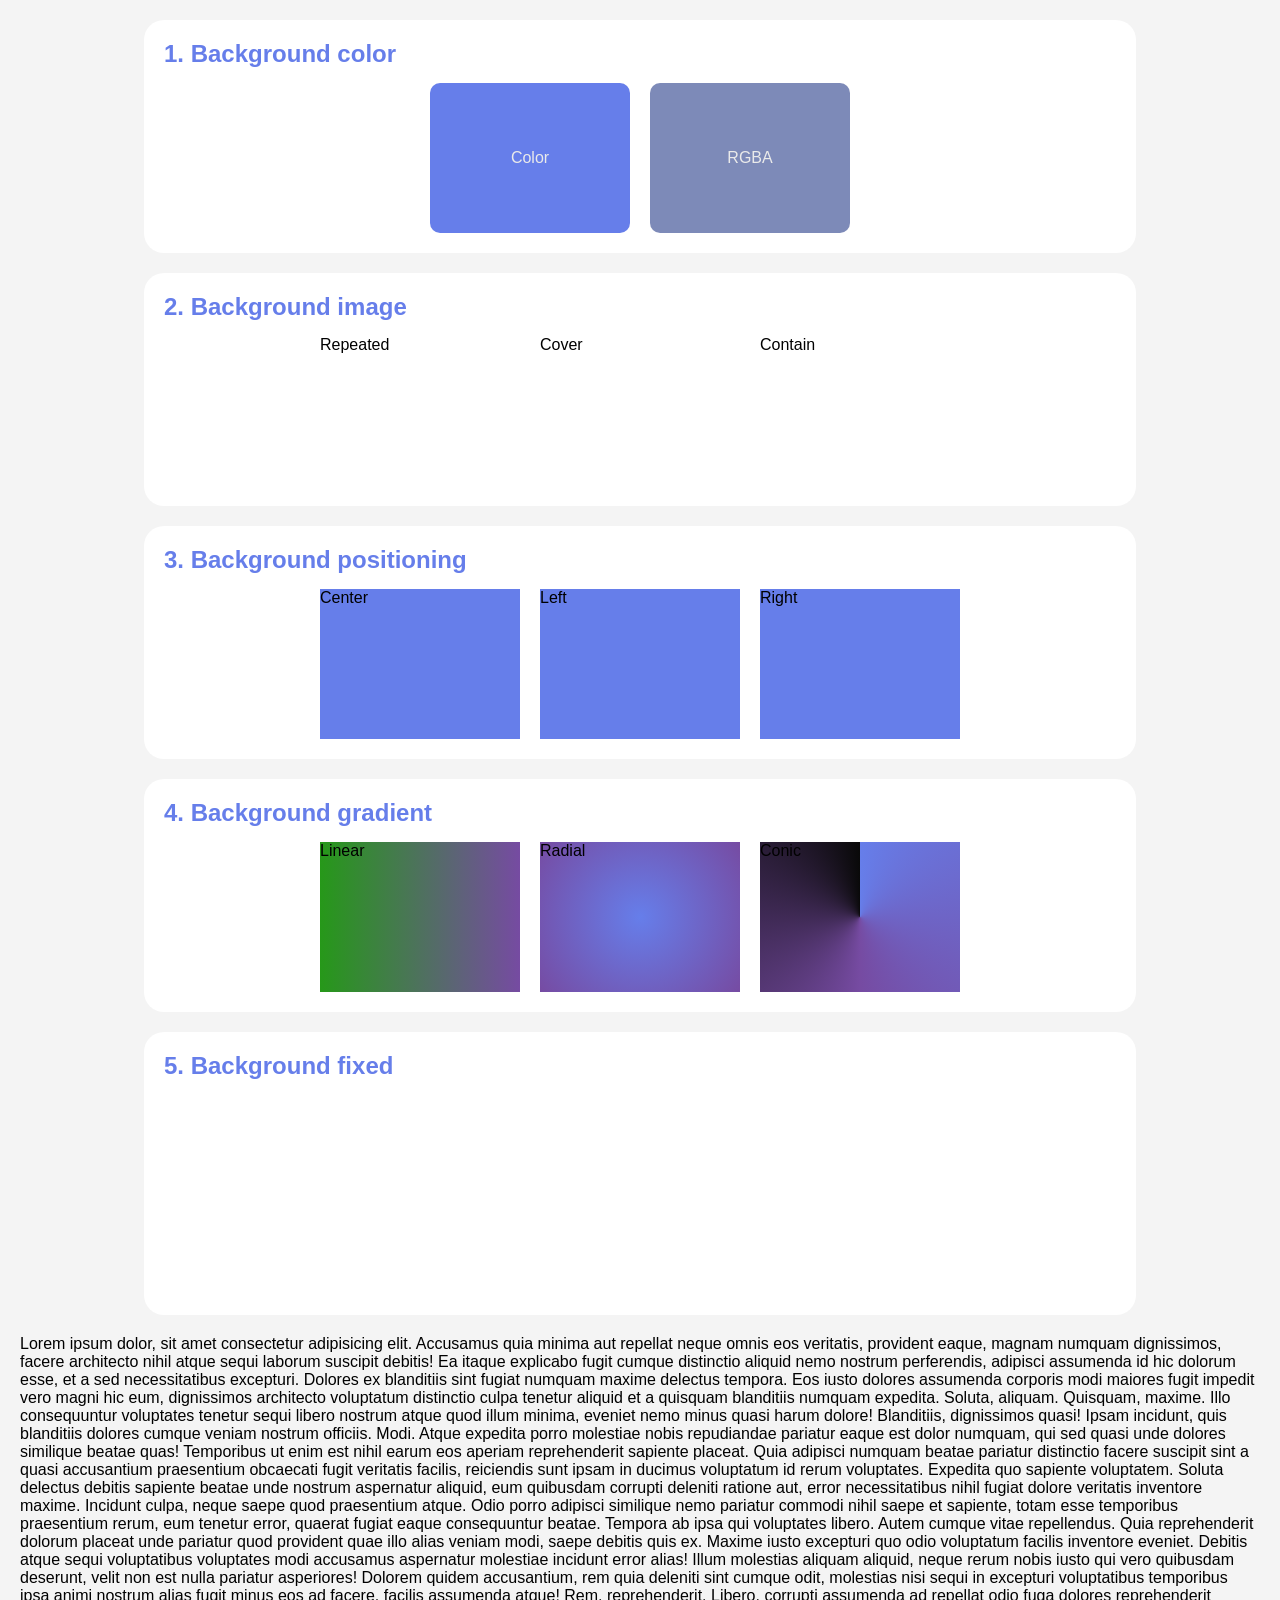
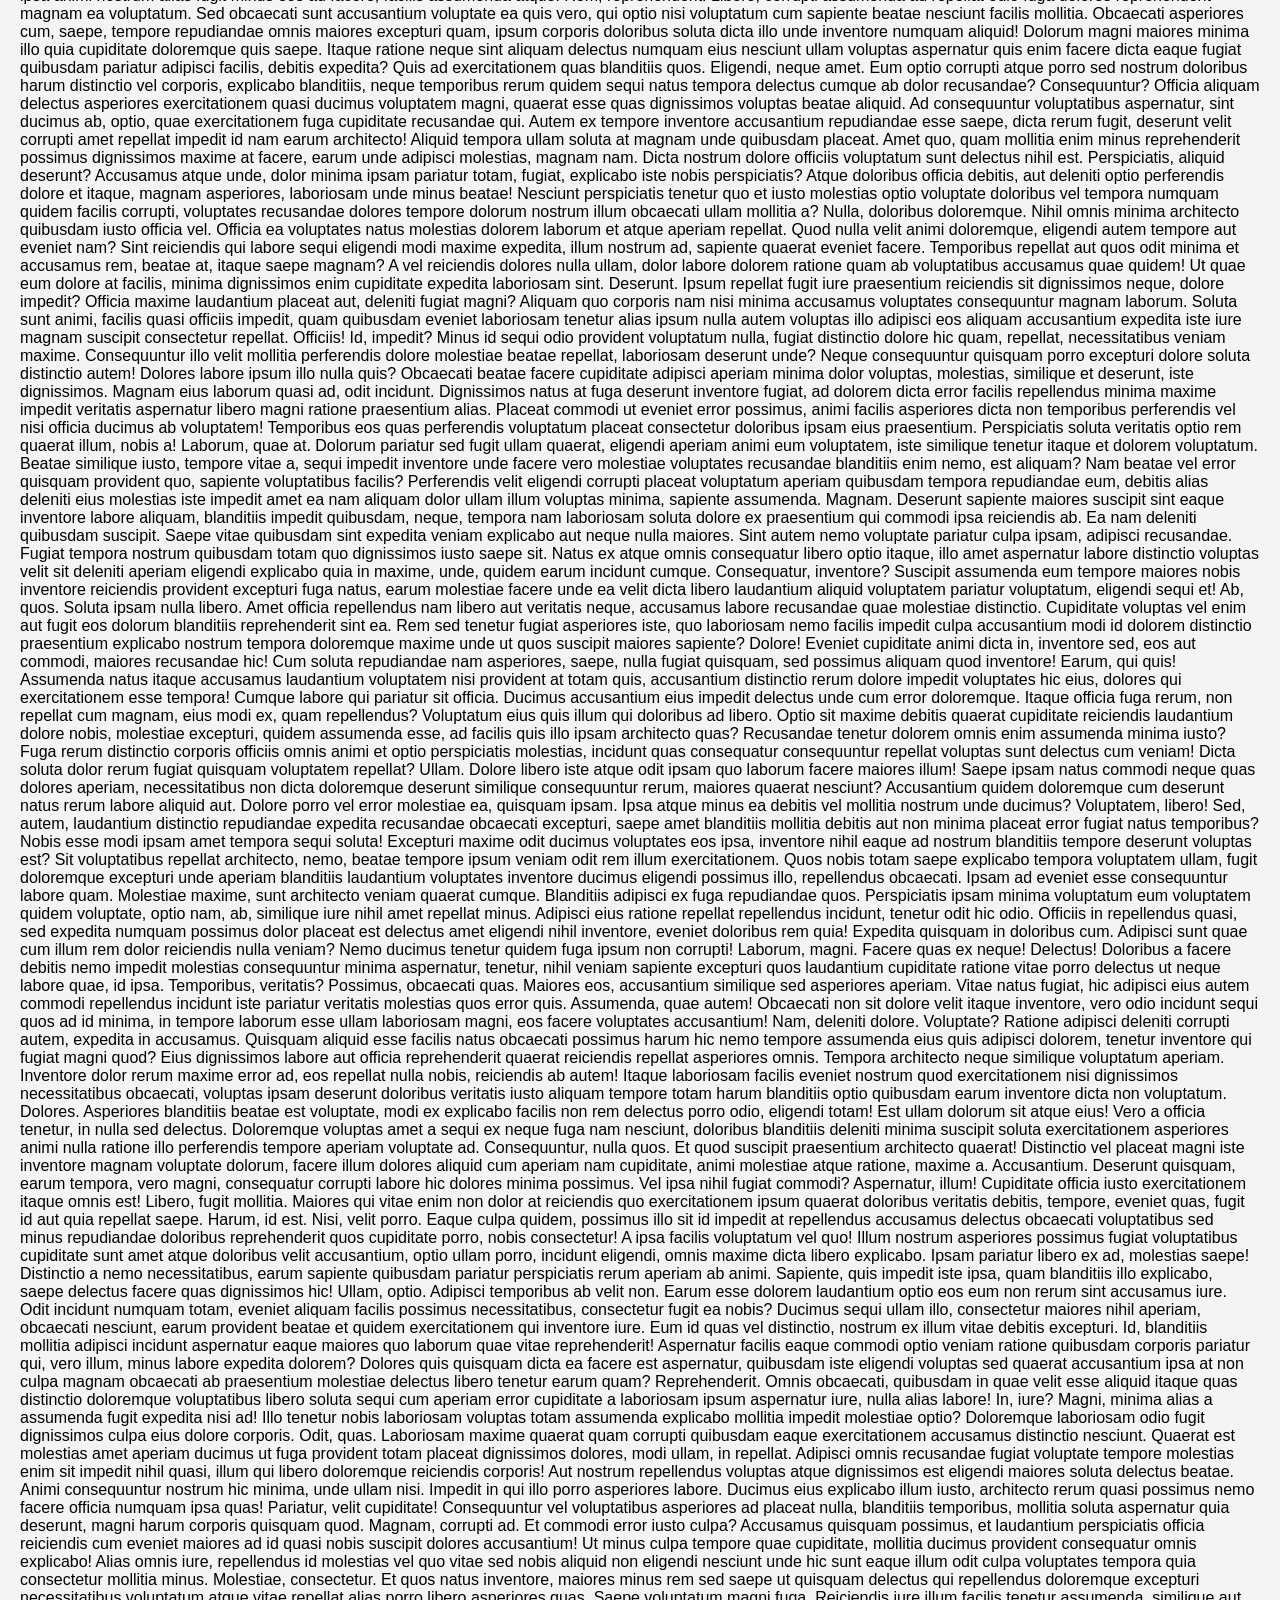
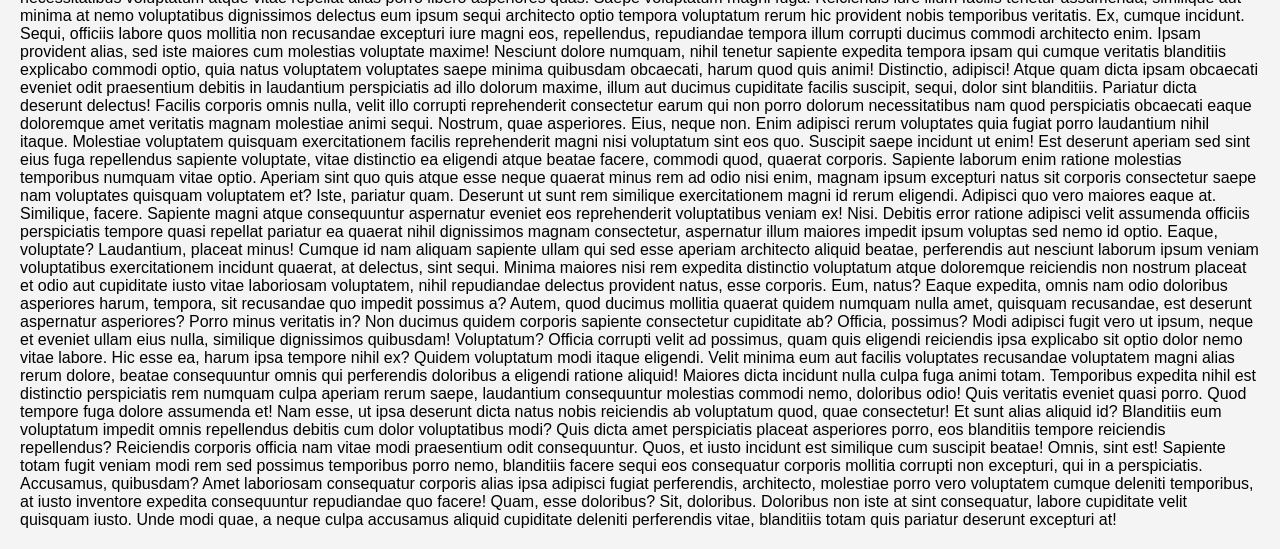
==== Background/index.html @ fee85ac5 "background" ====
<!DOCTYPE html>
<html lang="en">
<head>
    <meta charset="UTF-8">
    <meta name="viewport" content="width=device-width, initial-scale=1.0">
    <title>CSS Background</title>
    <link rel="stylesheet" href="./style.css">
</head>
<body>
    <div class="container">
        <section class="bg-section">
            <h2 class="bg-section__title">1. Background color</h2>
            <div class="example-row">
              <div class="example-box color">Color</div>
              <div class="example-box rgba">RGBA</div>
            </div>
        </section>

        <section class="bg-section">
            <h2 class="bg-section__title">2. Background image</h2>
            <div class="example-row">
                <div class="repeated">Repeated</div>
                <div class="cover">Cover</div>
                <div class="contain">Contain</div>
        </section>

        <section class="bg-section">
            <h2 class="bg-section__title">3. Background positioning</h2>
            <div class="example-row">
                <div class="center">Center</div>
                <div class="left">Left</div>
                <div class="right">Right</div>
             </div>
        </section>

        <section class="bg-section">
            <h2 class="bg-section__title">4. Background gradient</h2>
            <div class="example-row">
                <div class="linear">Linear</div>
                <div class="radial">Radial</div>
                <div class="conic">Conic</div>
             </div>
        </section>

        <section class="bg-section">
            <h2 class="bg-section__title">5. Background fixed</h2>
            <div class="example-row">
                <div class="fixed"></div>
             </div>
        </section>
    </div>

    <div class="lorem">Lorem ipsum dolor, sit amet consectetur adipisicing elit. Accusamus quia minima aut repellat neque omnis eos veritatis, provident eaque, magnam numquam dignissimos, facere architecto nihil atque sequi laborum suscipit debitis!
    Ea itaque explicabo fugit cumque distinctio aliquid nemo nostrum perferendis, adipisci assumenda id hic dolorum esse, et a sed necessitatibus excepturi. Dolores ex blanditiis sint fugiat numquam maxime delectus tempora.
    Eos iusto dolores assumenda corporis modi maiores fugit impedit vero magni hic eum, dignissimos architecto voluptatum distinctio culpa tenetur aliquid et a quisquam blanditiis numquam expedita. Soluta, aliquam. Quisquam, maxime.
    Illo consequuntur voluptates tenetur sequi libero nostrum atque quod illum minima, eveniet nemo minus quasi harum dolore! Blanditiis, dignissimos quasi! Ipsam incidunt, quis blanditiis dolores cumque veniam nostrum officiis. Modi.
    Atque expedita porro molestiae nobis repudiandae pariatur eaque est dolor numquam, qui sed quasi unde dolores similique beatae quas! Temporibus ut enim est nihil earum eos aperiam reprehenderit sapiente placeat.
    Quia adipisci numquam beatae pariatur distinctio facere suscipit sint a quasi accusantium praesentium obcaecati fugit veritatis facilis, reiciendis sunt ipsam in ducimus voluptatum id rerum voluptates. Expedita quo sapiente voluptatem.
    Soluta delectus debitis sapiente beatae unde nostrum aspernatur aliquid, eum quibusdam corrupti deleniti ratione aut, error necessitatibus nihil fugiat dolore veritatis inventore maxime. Incidunt culpa, neque saepe quod praesentium atque.
    Odio porro adipisci similique nemo pariatur commodi nihil saepe et sapiente, totam esse temporibus praesentium rerum, eum tenetur error, quaerat fugiat eaque consequuntur beatae. Tempora ab ipsa qui voluptates libero.
    Autem cumque vitae repellendus. Quia reprehenderit dolorum placeat unde pariatur quod provident quae illo alias veniam modi, saepe debitis quis ex. Maxime iusto excepturi quo odio voluptatum facilis inventore eveniet.
    Debitis atque sequi voluptatibus voluptates modi accusamus aspernatur molestiae incidunt error alias! Illum molestias aliquam aliquid, neque rerum nobis iusto qui vero quibusdam deserunt, velit non est nulla pariatur asperiores!
    Dolorem quidem accusantium, rem quia deleniti sint cumque odit, molestias nisi sequi in excepturi voluptatibus temporibus ipsa animi nostrum alias fugit minus eos ad facere, facilis assumenda atque! Rem, reprehenderit.
    Libero, corrupti assumenda ad repellat odio fuga dolores reprehenderit magnam ea voluptatum. Sed obcaecati sunt accusantium voluptate ea quis vero, qui optio nisi voluptatum cum sapiente beatae nesciunt facilis mollitia.
    Obcaecati asperiores cum, saepe, tempore repudiandae omnis maiores excepturi quam, ipsum corporis doloribus soluta dicta illo unde inventore numquam aliquid! Dolorum magni maiores minima illo quia cupiditate doloremque quis saepe.
    Itaque ratione neque sint aliquam delectus numquam eius nesciunt ullam voluptas aspernatur quis enim facere dicta eaque fugiat quibusdam pariatur adipisci facilis, debitis expedita? Quis ad exercitationem quas blanditiis quos.
    Eligendi, neque amet. Eum optio corrupti atque porro sed nostrum doloribus harum distinctio vel corporis, explicabo blanditiis, neque temporibus rerum quidem sequi natus tempora delectus cumque ab dolor recusandae? Consequuntur?
    Officia aliquam delectus asperiores exercitationem quasi ducimus voluptatem magni, quaerat esse quas dignissimos voluptas beatae aliquid. Ad consequuntur voluptatibus aspernatur, sint ducimus ab, optio, quae exercitationem fuga cupiditate recusandae qui.
    Autem ex tempore inventore accusantium repudiandae esse saepe, dicta rerum fugit, deserunt velit corrupti amet repellat impedit id nam earum architecto! Aliquid tempora ullam soluta at magnam unde quibusdam placeat.
    Amet quo, quam mollitia enim minus reprehenderit possimus dignissimos maxime at facere, earum unde adipisci molestias, magnam nam. Dicta nostrum dolore officiis voluptatum sunt delectus nihil est. Perspiciatis, aliquid deserunt?
    Accusamus atque unde, dolor minima ipsam pariatur totam, fugiat, explicabo iste nobis perspiciatis? Atque doloribus officia debitis, aut deleniti optio perferendis dolore et itaque, magnam asperiores, laboriosam unde minus beatae!
    Nesciunt perspiciatis tenetur quo et iusto molestias optio voluptate doloribus vel tempora numquam quidem facilis corrupti, voluptates recusandae dolores tempore dolorum nostrum illum obcaecati ullam mollitia a? Nulla, doloribus doloremque.
    Nihil omnis minima architecto quibusdam iusto officia vel. Officia ea voluptates natus molestias dolorem laborum et atque aperiam repellat. Quod nulla velit animi doloremque, eligendi autem tempore aut eveniet nam?
    Sint reiciendis qui labore sequi eligendi modi maxime expedita, illum nostrum ad, sapiente quaerat eveniet facere. Temporibus repellat aut quos odit minima et accusamus rem, beatae at, itaque saepe magnam?
    A vel reiciendis dolores nulla ullam, dolor labore dolorem ratione quam ab voluptatibus accusamus quae quidem! Ut quae eum dolore at facilis, minima dignissimos enim cupiditate expedita laboriosam sint. Deserunt.
    Ipsum repellat fugit iure praesentium reiciendis sit dignissimos neque, dolore impedit? Officia maxime laudantium placeat aut, deleniti fugiat magni? Aliquam quo corporis nam nisi minima accusamus voluptates consequuntur magnam laborum.
    Soluta sunt animi, facilis quasi officiis impedit, quam quibusdam eveniet laboriosam tenetur alias ipsum nulla autem voluptas illo adipisci eos aliquam accusantium expedita iste iure magnam suscipit consectetur repellat. Officiis!
    Id, impedit? Minus id sequi odio provident voluptatum nulla, fugiat distinctio dolore hic quam, repellat, necessitatibus veniam maxime. Consequuntur illo velit mollitia perferendis dolore molestiae beatae repellat, laboriosam deserunt unde?
    Neque consequuntur quisquam porro excepturi dolore soluta distinctio autem! Dolores labore ipsum illo nulla quis? Obcaecati beatae facere cupiditate adipisci aperiam minima dolor voluptas, molestias, similique et deserunt, iste dignissimos.
    Magnam eius laborum quasi ad, odit incidunt. Dignissimos natus at fuga deserunt inventore fugiat, ad dolorem dicta error facilis repellendus minima maxime impedit veritatis aspernatur libero magni ratione praesentium alias.
    Placeat commodi ut eveniet error possimus, animi facilis asperiores dicta non temporibus perferendis vel nisi officia ducimus ab voluptatem! Temporibus eos quas perferendis voluptatum placeat consectetur doloribus ipsam eius praesentium.
    Perspiciatis soluta veritatis optio rem quaerat illum, nobis a! Laborum, quae at. Dolorum pariatur sed fugit ullam quaerat, eligendi aperiam animi eum voluptatem, iste similique tenetur itaque et dolorem voluptatum.
    Beatae similique iusto, tempore vitae a, sequi impedit inventore unde facere vero molestiae voluptates recusandae blanditiis enim nemo, est aliquam? Nam beatae vel error quisquam provident quo, sapiente voluptatibus facilis?
    Perferendis velit eligendi corrupti placeat voluptatum aperiam quibusdam tempora repudiandae eum, debitis alias deleniti eius molestias iste impedit amet ea nam aliquam dolor ullam illum voluptas minima, sapiente assumenda. Magnam.
    Deserunt sapiente maiores suscipit sint eaque inventore labore aliquam, blanditiis impedit quibusdam, neque, tempora nam laboriosam soluta dolore ex praesentium qui commodi ipsa reiciendis ab. Ea nam deleniti quibusdam suscipit.
    Saepe vitae quibusdam sint expedita veniam explicabo aut neque nulla maiores. Sint autem nemo voluptate pariatur culpa ipsam, adipisci recusandae. Fugiat tempora nostrum quibusdam totam quo dignissimos iusto saepe sit.
    Natus ex atque omnis consequatur libero optio itaque, illo amet aspernatur labore distinctio voluptas velit sit deleniti aperiam eligendi explicabo quia in maxime, unde, quidem earum incidunt cumque. Consequatur, inventore?
    Suscipit assumenda eum tempore maiores nobis inventore reiciendis provident excepturi fuga natus, earum molestiae facere unde ea velit dicta libero laudantium aliquid voluptatem pariatur voluptatum, eligendi sequi et! Ab, quos.
    Soluta ipsam nulla libero. Amet officia repellendus nam libero aut veritatis neque, accusamus labore recusandae quae molestiae distinctio. Cupiditate voluptas vel enim aut fugit eos dolorum blanditiis reprehenderit sint ea.
    Rem sed tenetur fugiat asperiores iste, quo laboriosam nemo facilis impedit culpa accusantium modi id dolorem distinctio praesentium explicabo nostrum tempora doloremque maxime unde ut quos suscipit maiores sapiente? Dolore!
    Eveniet cupiditate animi dicta in, inventore sed, eos aut commodi, maiores recusandae hic! Cum soluta repudiandae nam asperiores, saepe, nulla fugiat quisquam, sed possimus aliquam quod inventore! Earum, qui quis!
    Assumenda natus itaque accusamus laudantium voluptatem nisi provident at totam quis, accusantium distinctio rerum dolore impedit voluptates hic eius, dolores qui exercitationem esse tempora! Cumque labore qui pariatur sit officia.
    Ducimus accusantium eius impedit delectus unde cum error doloremque. Itaque officia fuga rerum, non repellat cum magnam, eius modi ex, quam repellendus? Voluptatum eius quis illum qui doloribus ad libero.
    Optio sit maxime debitis quaerat cupiditate reiciendis laudantium dolore nobis, molestiae excepturi, quidem assumenda esse, ad facilis quis illo ipsam architecto quas? Recusandae tenetur dolorem omnis enim assumenda minima iusto?
    Fuga rerum distinctio corporis officiis omnis animi et optio perspiciatis molestias, incidunt quas consequatur consequuntur repellat voluptas sunt delectus cum veniam! Dicta soluta dolor rerum fugiat quisquam voluptatem repellat? Ullam.
    Dolore libero iste atque odit ipsam quo laborum facere maiores illum! Saepe ipsam natus commodi neque quas dolores aperiam, necessitatibus non dicta doloremque deserunt similique consequuntur rerum, maiores quaerat nesciunt?
    Accusantium quidem doloremque cum deserunt natus rerum labore aliquid aut. Dolore porro vel error molestiae ea, quisquam ipsam. Ipsa atque minus ea debitis vel mollitia nostrum unde ducimus? Voluptatem, libero!
    Sed, autem, laudantium distinctio repudiandae expedita recusandae obcaecati excepturi, saepe amet blanditiis mollitia debitis aut non minima placeat error fugiat natus temporibus? Nobis esse modi ipsam amet tempora sequi soluta!
    Excepturi maxime odit ducimus voluptates eos ipsa, inventore nihil eaque ad nostrum blanditiis tempore deserunt voluptas est? Sit voluptatibus repellat architecto, nemo, beatae tempore ipsum veniam odit rem illum exercitationem.
    Quos nobis totam saepe explicabo tempora voluptatem ullam, fugit doloremque excepturi unde aperiam blanditiis laudantium voluptates inventore ducimus eligendi possimus illo, repellendus obcaecati. Ipsam ad eveniet esse consequuntur labore quam.
    Molestiae maxime, sunt architecto veniam quaerat cumque. Blanditiis adipisci ex fuga repudiandae quos. Perspiciatis ipsam minima voluptatum eum voluptatem quidem voluptate, optio nam, ab, similique iure nihil amet repellat minus.
    Adipisci eius ratione repellat repellendus incidunt, tenetur odit hic odio. Officiis in repellendus quasi, sed expedita numquam possimus dolor placeat est delectus amet eligendi nihil inventore, eveniet doloribus rem quia!
    Expedita quisquam in doloribus cum. Adipisci sunt quae cum illum rem dolor reiciendis nulla veniam? Nemo ducimus tenetur quidem fuga ipsum non corrupti! Laborum, magni. Facere quas ex neque! Delectus!
    Doloribus a facere debitis nemo impedit molestias consequuntur minima aspernatur, tenetur, nihil veniam sapiente excepturi quos laudantium cupiditate ratione vitae porro delectus ut neque labore quae, id ipsa. Temporibus, veritatis?
    Possimus, obcaecati quas. Maiores eos, accusantium similique sed asperiores aperiam. Vitae natus fugiat, hic adipisci eius autem commodi repellendus incidunt iste pariatur veritatis molestias quos error quis. Assumenda, quae autem!
    Obcaecati non sit dolore velit itaque inventore, vero odio incidunt sequi quos ad id minima, in tempore laborum esse ullam laboriosam magni, eos facere voluptates accusantium! Nam, deleniti dolore. Voluptate?
    Ratione adipisci deleniti corrupti autem, expedita in accusamus. Quisquam aliquid esse facilis natus obcaecati possimus harum hic nemo tempore assumenda eius quis adipisci dolorem, tenetur inventore qui fugiat magni quod?
    Eius dignissimos labore aut officia reprehenderit quaerat reiciendis repellat asperiores omnis. Tempora architecto neque similique voluptatum aperiam. Inventore dolor rerum maxime error ad, eos repellat nulla nobis, reiciendis ab autem!
    Itaque laboriosam facilis eveniet nostrum quod exercitationem nisi dignissimos necessitatibus obcaecati, voluptas ipsam deserunt doloribus veritatis iusto aliquam tempore totam harum blanditiis optio quibusdam earum inventore dicta non voluptatum. Dolores.
    Asperiores blanditiis beatae est voluptate, modi ex explicabo facilis non rem delectus porro odio, eligendi totam! Est ullam dolorum sit atque eius! Vero a officia tenetur, in nulla sed delectus.
    Doloremque voluptas amet a sequi ex neque fuga nam nesciunt, doloribus blanditiis deleniti minima suscipit soluta exercitationem asperiores animi nulla ratione illo perferendis tempore aperiam voluptate ad. Consequuntur, nulla quos.
    Et quod suscipit praesentium architecto quaerat! Distinctio vel placeat magni iste inventore magnam voluptate dolorum, facere illum dolores aliquid cum aperiam nam cupiditate, animi molestiae atque ratione, maxime a. Accusantium.
    Deserunt quisquam, earum tempora, vero magni, consequatur corrupti labore hic dolores minima possimus. Vel ipsa nihil fugiat commodi? Aspernatur, illum! Cupiditate officia iusto exercitationem itaque omnis est! Libero, fugit mollitia.
    Maiores qui vitae enim non dolor at reiciendis quo exercitationem ipsum quaerat doloribus veritatis debitis, tempore, eveniet quas, fugit id aut quia repellat saepe. Harum, id est. Nisi, velit porro.
    Eaque culpa quidem, possimus illo sit id impedit at repellendus accusamus delectus obcaecati voluptatibus sed minus repudiandae doloribus reprehenderit quos cupiditate porro, nobis consectetur! A ipsa facilis voluptatum vel quo!
    Illum nostrum asperiores possimus fugiat voluptatibus cupiditate sunt amet atque doloribus velit accusantium, optio ullam porro, incidunt eligendi, omnis maxime dicta libero explicabo. Ipsam pariatur libero ex ad, molestias saepe!
    Distinctio a nemo necessitatibus, earum sapiente quibusdam pariatur perspiciatis rerum aperiam ab animi. Sapiente, quis impedit iste ipsa, quam blanditiis illo explicabo, saepe delectus facere quas dignissimos hic! Ullam, optio.
    Adipisci temporibus ab velit non. Earum esse dolorem laudantium optio eos eum non rerum sint accusamus iure. Odit incidunt numquam totam, eveniet aliquam facilis possimus necessitatibus, consectetur fugit ea nobis?
    Ducimus sequi ullam illo, consectetur maiores nihil aperiam, obcaecati nesciunt, earum provident beatae et quidem exercitationem qui inventore iure. Eum id quas vel distinctio, nostrum ex illum vitae debitis excepturi.
    Id, blanditiis mollitia adipisci incidunt aspernatur eaque maiores quo laborum quae vitae reprehenderit! Aspernatur facilis eaque commodi optio veniam ratione quibusdam corporis pariatur qui, vero illum, minus labore expedita dolorem?
    Dolores quis quisquam dicta ea facere est aspernatur, quibusdam iste eligendi voluptas sed quaerat accusantium ipsa at non culpa magnam obcaecati ab praesentium molestiae delectus libero tenetur earum quam? Reprehenderit.
    Omnis obcaecati, quibusdam in quae velit esse aliquid itaque quas distinctio doloremque voluptatibus libero soluta sequi cum aperiam error cupiditate a laboriosam ipsum aspernatur iure, nulla alias labore! In, iure?
    Magni, minima alias a assumenda fugit expedita nisi ad! Illo tenetur nobis laboriosam voluptas totam assumenda explicabo mollitia impedit molestiae optio? Doloremque laboriosam odio fugit dignissimos culpa eius dolore corporis.
    Odit, quas. Laboriosam maxime quaerat quam corrupti quibusdam eaque exercitationem accusamus distinctio nesciunt. Quaerat est molestias amet aperiam ducimus ut fuga provident totam placeat dignissimos dolores, modi ullam, in repellat.
    Adipisci omnis recusandae fugiat voluptate tempore molestias enim sit impedit nihil quasi, illum qui libero doloremque reiciendis corporis! Aut nostrum repellendus voluptas atque dignissimos est eligendi maiores soluta delectus beatae.
    Animi consequuntur nostrum hic minima, unde ullam nisi. Impedit in qui illo porro asperiores labore. Ducimus eius explicabo illum iusto, architecto rerum quasi possimus nemo facere officia numquam ipsa quas!
    Pariatur, velit cupiditate! Consequuntur vel voluptatibus asperiores ad placeat nulla, blanditiis temporibus, mollitia soluta aspernatur quia deserunt, magni harum corporis quisquam quod. Magnam, corrupti ad. Et commodi error iusto culpa?
    Accusamus quisquam possimus, et laudantium perspiciatis officia reiciendis cum eveniet maiores ad id quasi nobis suscipit dolores accusantium! Ut minus culpa tempore quae cupiditate, mollitia ducimus provident consequatur omnis explicabo!
    Alias omnis iure, repellendus id molestias vel quo vitae sed nobis aliquid non eligendi nesciunt unde hic sunt eaque illum odit culpa voluptates tempora quia consectetur mollitia minus. Molestiae, consectetur.
    Et quos natus inventore, maiores minus rem sed saepe ut quisquam delectus qui repellendus doloremque excepturi necessitatibus voluptatum atque vitae repellat alias porro libero asperiores quas. Saepe voluptatum magni fuga.
    Reiciendis iure illum facilis tenetur assumenda, similique aut minima at nemo voluptatibus dignissimos delectus eum ipsum sequi architecto optio tempora voluptatum rerum hic provident nobis temporibus veritatis. Ex, cumque incidunt.
    Sequi, officiis labore quos mollitia non recusandae excepturi iure magni eos, repellendus, repudiandae tempora illum corrupti ducimus commodi architecto enim. Ipsam provident alias, sed iste maiores cum molestias voluptate maxime!
    Nesciunt dolore numquam, nihil tenetur sapiente expedita tempora ipsam qui cumque veritatis blanditiis explicabo commodi optio, quia natus voluptatem voluptates saepe minima quibusdam obcaecati, harum quod quis animi! Distinctio, adipisci!
    Atque quam dicta ipsam obcaecati eveniet odit praesentium debitis in laudantium perspiciatis ad illo dolorum maxime, illum aut ducimus cupiditate facilis suscipit, sequi, dolor sint blanditiis. Pariatur dicta deserunt delectus!
    Facilis corporis omnis nulla, velit illo corrupti reprehenderit consectetur earum qui non porro dolorum necessitatibus nam quod perspiciatis obcaecati eaque doloremque amet veritatis magnam molestiae animi sequi. Nostrum, quae asperiores.
    Eius, neque non. Enim adipisci rerum voluptates quia fugiat porro laudantium nihil itaque. Molestiae voluptatem quisquam exercitationem facilis reprehenderit magni nisi voluptatum sint eos quo. Suscipit saepe incidunt ut enim!
    Est deserunt aperiam sed sint eius fuga repellendus sapiente voluptate, vitae distinctio ea eligendi atque beatae facere, commodi quod, quaerat corporis. Sapiente laborum enim ratione molestias temporibus numquam vitae optio.
    Aperiam sint quo quis atque esse neque quaerat minus rem ad odio nisi enim, magnam ipsum excepturi natus sit corporis consectetur saepe nam voluptates quisquam voluptatem et? Iste, pariatur quam.
    Deserunt ut sunt rem similique exercitationem magni id rerum eligendi. Adipisci quo vero maiores eaque at. Similique, facere. Sapiente magni atque consequuntur aspernatur eveniet eos reprehenderit voluptatibus veniam ex! Nisi.
    Debitis error ratione adipisci velit assumenda officiis perspiciatis tempore quasi repellat pariatur ea quaerat nihil dignissimos magnam consectetur, aspernatur illum maiores impedit ipsum voluptas sed nemo id optio. Eaque, voluptate?
    Laudantium, placeat minus! Cumque id nam aliquam sapiente ullam qui sed esse aperiam architecto aliquid beatae, perferendis aut nesciunt laborum ipsum veniam voluptatibus exercitationem incidunt quaerat, at delectus, sint sequi.
    Minima maiores nisi rem expedita distinctio voluptatum atque doloremque reiciendis non nostrum placeat et odio aut cupiditate iusto vitae laboriosam voluptatem, nihil repudiandae delectus provident natus, esse corporis. Eum, natus?
    Eaque expedita, omnis nam odio doloribus asperiores harum, tempora, sit recusandae quo impedit possimus a? Autem, quod ducimus mollitia quaerat quidem numquam nulla amet, quisquam recusandae, est deserunt aspernatur asperiores?
    Porro minus veritatis in? Non ducimus quidem corporis sapiente consectetur cupiditate ab? Officia, possimus? Modi adipisci fugit vero ut ipsum, neque et eveniet ullam eius nulla, similique dignissimos quibusdam! Voluptatum?
    Officia corrupti velit ad possimus, quam quis eligendi reiciendis ipsa explicabo sit optio dolor nemo vitae labore. Hic esse ea, harum ipsa tempore nihil ex? Quidem voluptatum modi itaque eligendi.
    Velit minima eum aut facilis voluptates recusandae voluptatem magni alias rerum dolore, beatae consequuntur omnis qui perferendis doloribus a eligendi ratione aliquid! Maiores dicta incidunt nulla culpa fuga animi totam.
    Temporibus expedita nihil est distinctio perspiciatis rem numquam culpa aperiam rerum saepe, laudantium consequuntur molestias commodi nemo, doloribus odio! Quis veritatis eveniet quasi porro. Quod tempore fuga dolore assumenda et!
    Nam esse, ut ipsa deserunt dicta natus nobis reiciendis ab voluptatum quod, quae consectetur! Et sunt alias aliquid id? Blanditiis eum voluptatum impedit omnis repellendus debitis cum dolor voluptatibus modi?
    Quis dicta amet perspiciatis placeat asperiores porro, eos blanditiis tempore reiciendis repellendus? Reiciendis corporis officia nam vitae modi praesentium odit consequuntur. Quos, et iusto incidunt est similique cum suscipit beatae!
    Omnis, sint est! Sapiente totam fugit veniam modi rem sed possimus temporibus porro nemo, blanditiis facere sequi eos consequatur corporis mollitia corrupti non excepturi, qui in a perspiciatis. Accusamus, quibusdam?
    Amet laboriosam consequatur corporis alias ipsa adipisci fugiat perferendis, architecto, molestiae porro vero voluptatem cumque deleniti temporibus, at iusto inventore expedita consequuntur repudiandae quo facere! Quam, esse doloribus? Sit, doloribus.
    Doloribus non iste at sint consequatur, labore cupiditate velit quisquam iusto. Unde modi quae, a neque culpa accusamus aliquid cupiditate deleniti perferendis vitae, blanditiis totam quis pariatur deserunt excepturi at!</div>
</body>
</html>
---- Background/style.css ----
* {
    box-sizing: border-box;
    margin: 0;
    padding: 0;
}

body {
    font-family: Arial, Helvetica, sans-serif;
    padding: 20px;
    background-color: #f4f4f4;
}

.container {
    max-width: 80%;
    margin: 0 auto;
}

.bg-section {
    background-color: #fff;
    padding: 20px;
    border-radius: 20px;
    margin-bottom: 20px;
}

.bg-section__title {
    color: #667eea;
    margin-bottom: 15px;
}

.example-row {
    display: flex;
    justify-content: center;
    gap: 20px;
}

.example-box {
    width: 200px;
    height: 150px;
    display: flex;
    justify-content: center;
    align-items: center;
    color: #eaeaea;
    border-radius: 10px;
}

.color {
    background-color: #667eea;
}

.rgba {
    background-color: rgba(71, 89, 154, 0.7);
}

.repeated {
    width: 200px;
    height: 150px;
    background-image: url("https://habsida-lms.s3.ap-northeast-2.amazonaws.com/webcore/logo.svg");
    background-repeat: repeat;
    background-size: 50px 50px;
}

.cover {
    width: 200px;
    height: 150px;
    background-image: url("https://habsida-lms.s3.ap-northeast-2.amazonaws.com/webcore/logo.svg"); 
    background-size: cover;
    background-repeat: no-repeat;
    background-position: center;
}

.contain {
    width: 200px;
    height: 150px;
    background-image: url("https://habsida-lms.s3.ap-northeast-2.amazonaws.com/webcore/logo.svg");
    background-size: contain;
    background-repeat: no-repeat;
    background-position: center;
}

.center {
    width: 200px;
    height: 150px;
    background-image: url("https://habsida-lms.s3.ap-northeast-2.amazonaws.com/webcore/logo.svg");
    background-repeat: no-repeat;
    background-position: center;
    background-color: #667eea;
    background-size: 50px 50px;
}

.left {
    width: 200px;
    height: 150px;
    background-image: url("https://habsida-lms.s3.ap-northeast-2.amazonaws.com/webcore/logo.svg");
    background-repeat: no-repeat;
    background-position: left bottom;
    background-color: #667eea;
    background-size: 50px 50px;
}

.right {
    width: 200px;
    height: 150px;
    background-image: url("https://habsida-lms.s3.ap-northeast-2.amazonaws.com/webcore/logo.svg");
    background-repeat: no-repeat;
    background-position: right top;
    background-color: #667eea;
    background-size: 50px 50px;
}

.linear {
    width: 200px;
    height: 150px;
    background: linear-gradient(to right, #269819, #764ba2);
}

.radial {
    width: 200px;
    height: 150px;
    background: radial-gradient(circle, #667eea, #764ba2);
}

.conic {
    width: 200px;
    height: 150px;
    background: conic-gradient(#667eea, #764ba2, #090909);
}

.fixed {
    width: 100%;
    height: 200px;
    background-image: url("https://habsida-lms.s3.ap-northeast-2.amazonaws.com/webcore/logo.svg");
    background-size: contain;
    background-repeat: no-repeat;
    background-position: center;
    background-attachment: fixed;
}
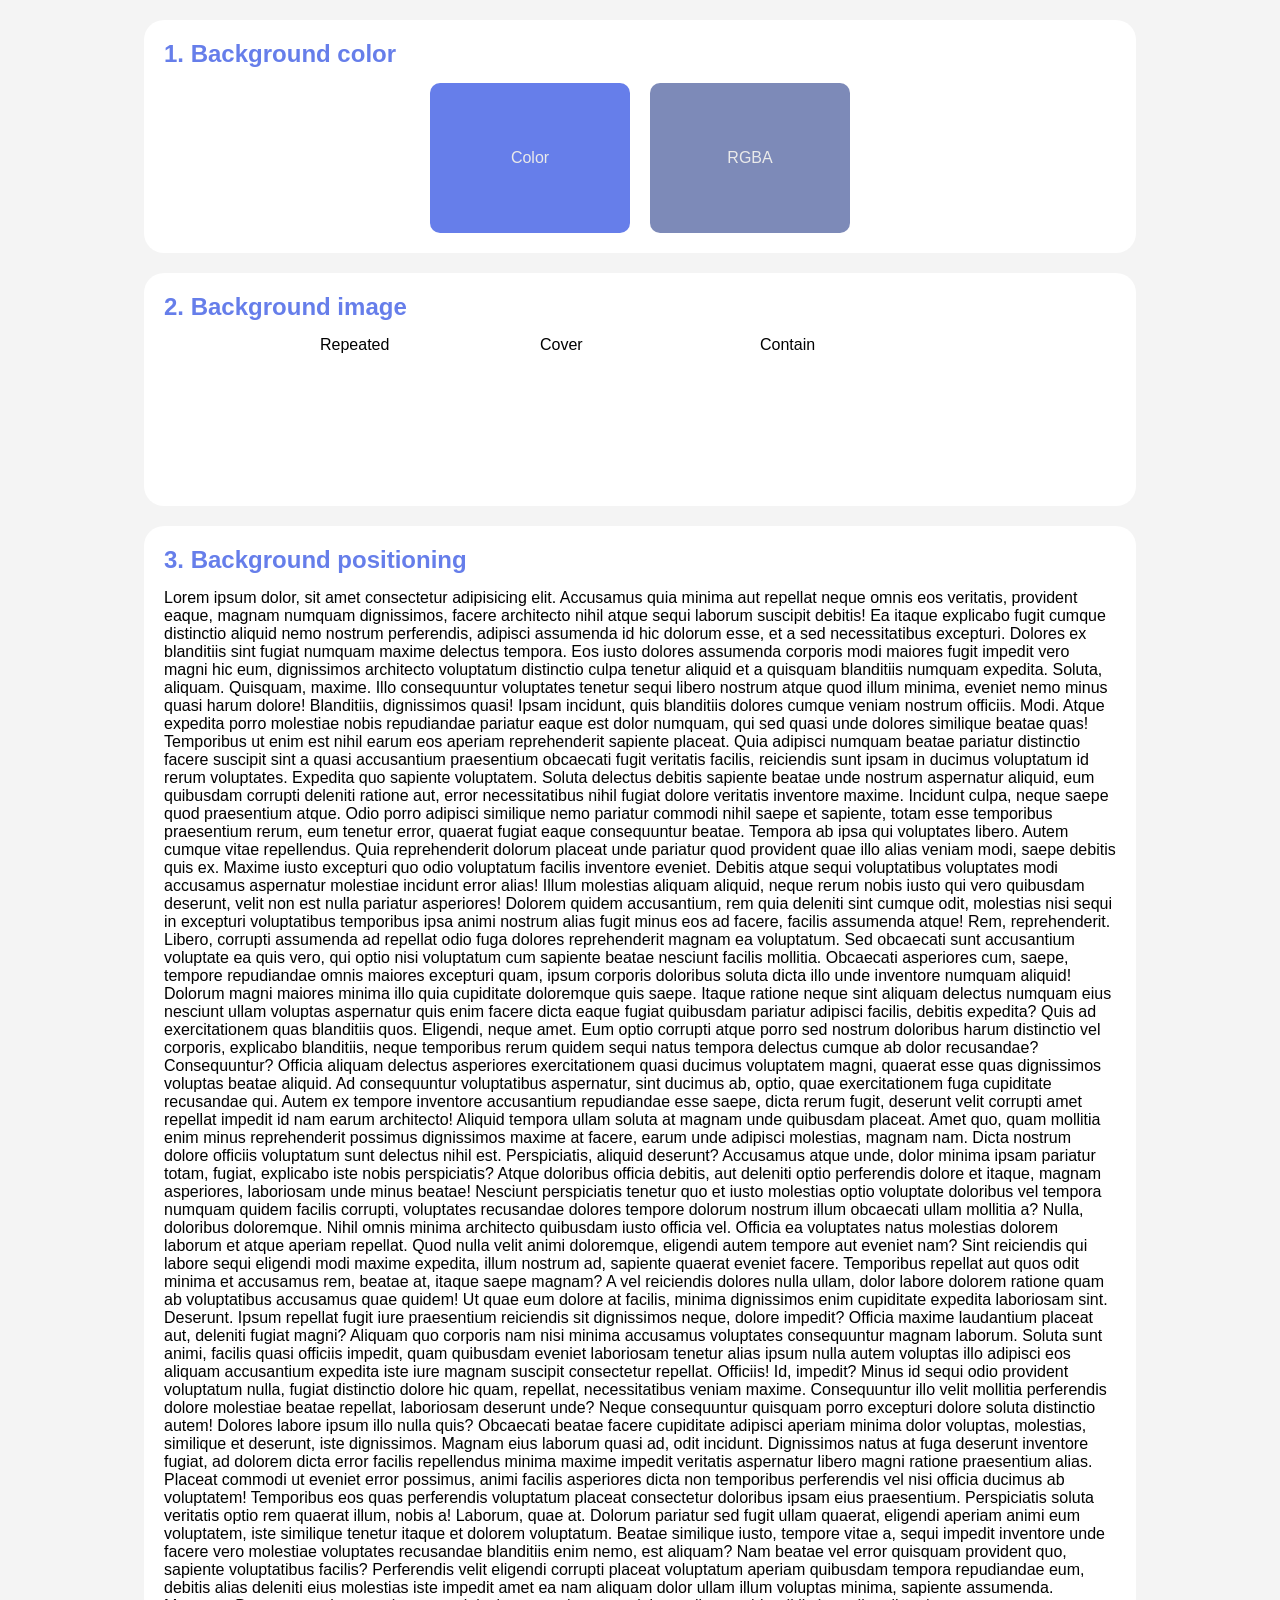
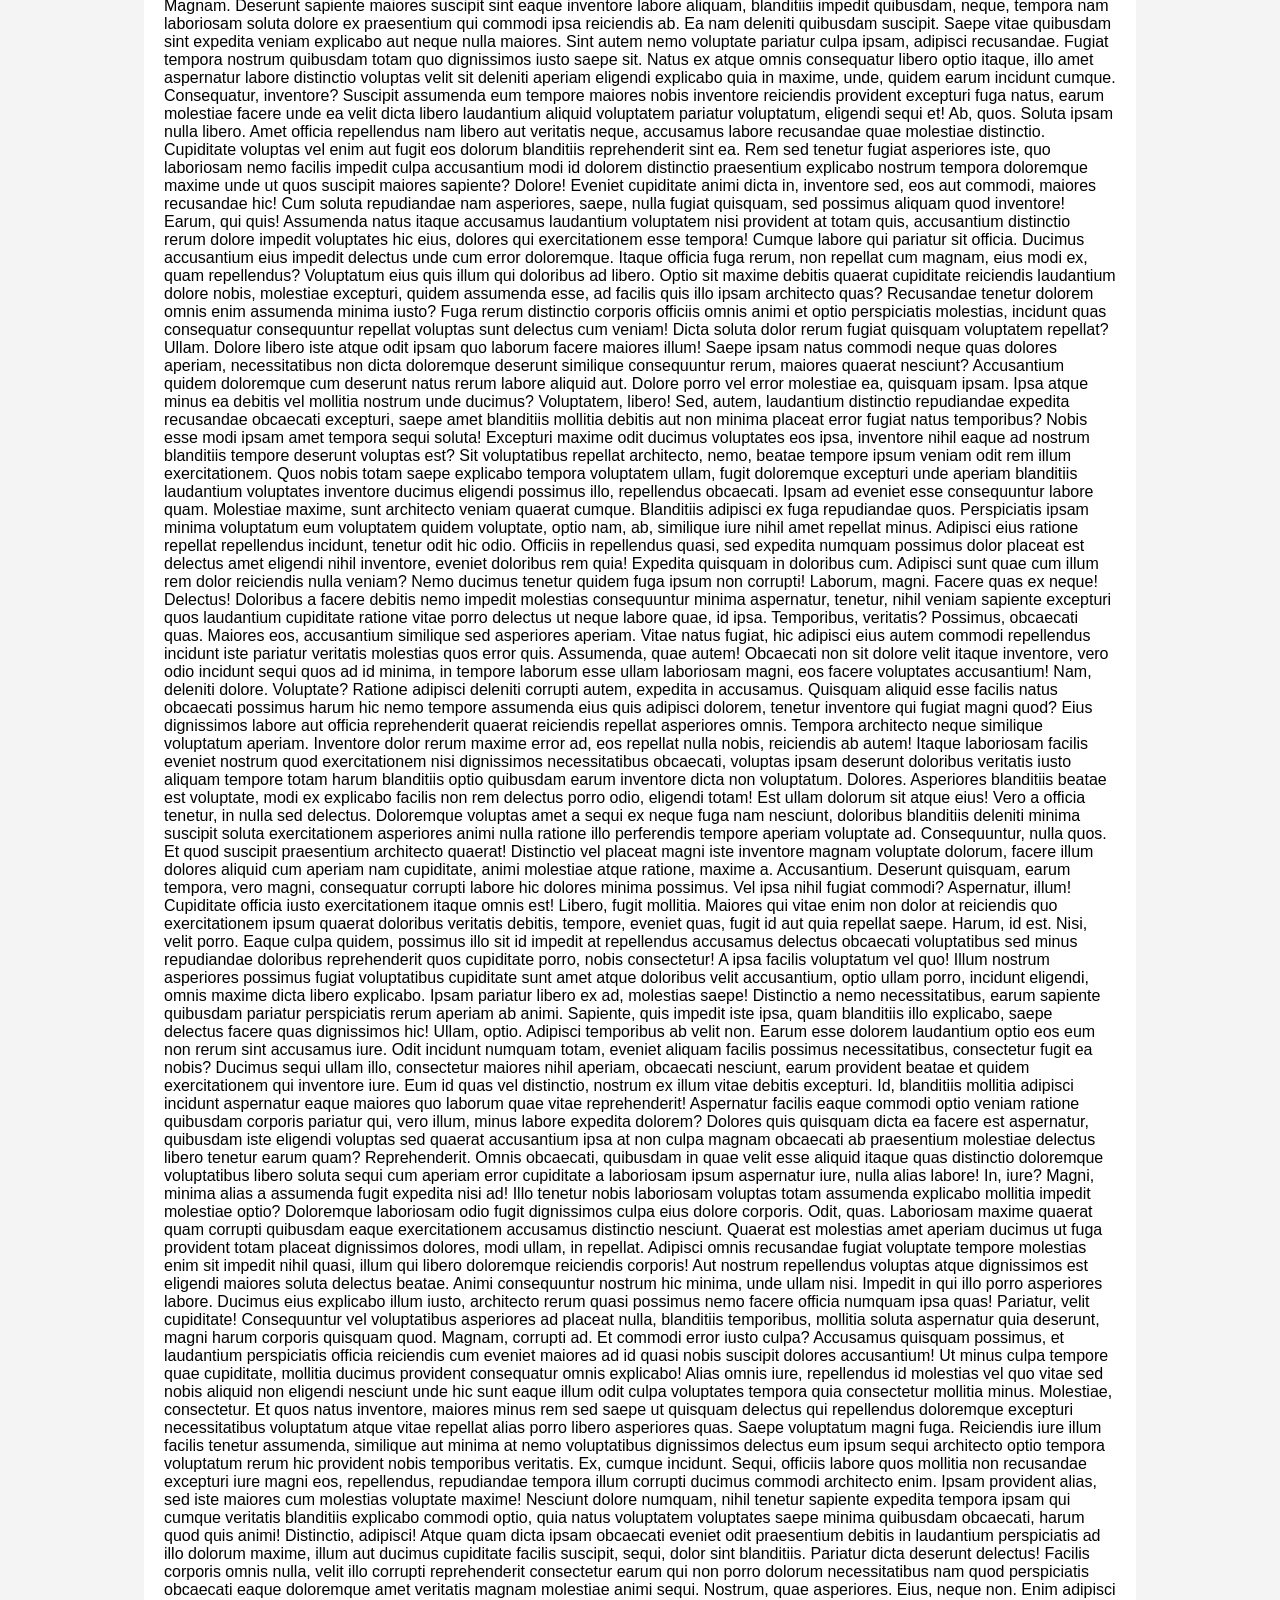
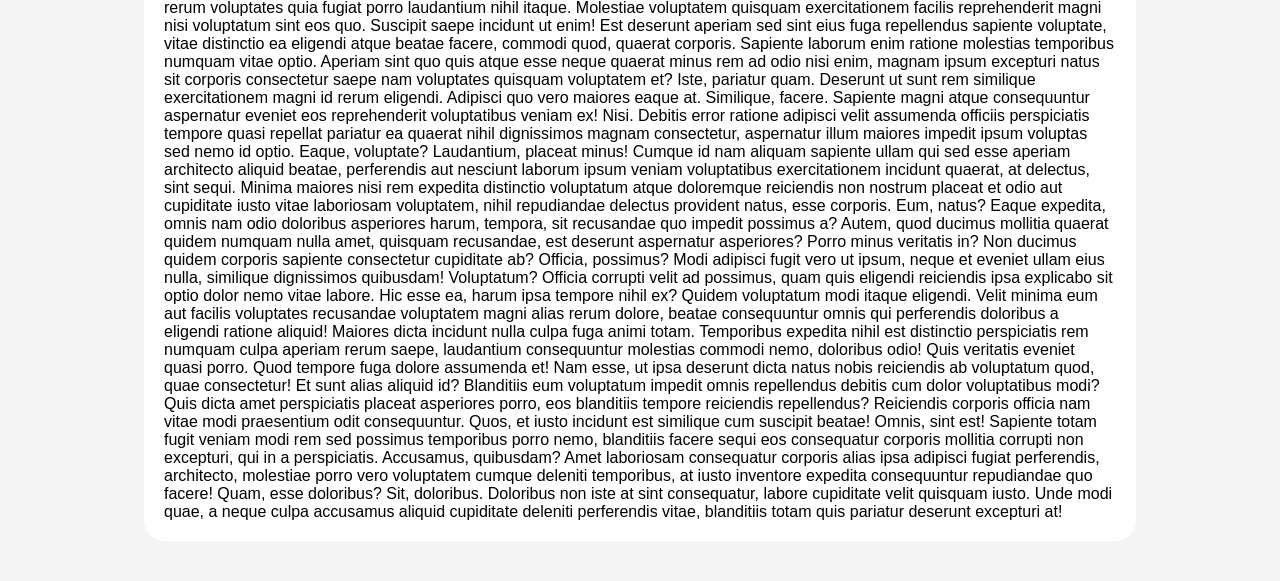
==== commit b98e86c1: "feat: decorative css" ====
--- a/Background/index.html
+++ b/Background/index.html
@@ -26,29 +26,7 @@
 
         <section class="bg-section">
             <h2 class="bg-section__title">3. Background positioning</h2>
-            <div class="example-row">
-                <div class="center">Center</div>
-                <div class="left">Left</div>
-                <div class="right">Right</div>
-             </div>
-        </section>
-
-        <section class="bg-section">
-            <h2 class="bg-section__title">4. Background gradient</h2>
-            <div class="example-row">
-                <div class="linear">Linear</div>
-                <div class="radial">Radial</div>
-                <div class="conic">Conic</div>
-             </div>
-        </section>
-
-        <section class="bg-section">
-            <h2 class="bg-section__title">5. Background fixed</h2>
-            <div class="example-row">
-                <div class="fixed"></div>
-             </div>
-        </section>
-    </div>
+ 
 
     <div class="lorem">Lorem ipsum dolor, sit amet consectetur adipisicing elit. Accusamus quia minima aut repellat neque omnis eos veritatis, provident eaque, magnam numquam dignissimos, facere architecto nihil atque sequi laborum suscipit debitis!
     Ea itaque explicabo fugit cumque distinctio aliquid nemo nostrum perferendis, adipisci assumenda id hic dolorum esse, et a sed necessitatibus excepturi. Dolores ex blanditiis sint fugiat numquam maxime delectus tempora.
--- a/Background/style.css
+++ b/Background/style.css
@@ -106,31 +106,4 @@
     background-color: #667eea;
     background-size: 50px 50px;
 }
-
-.linear {
-    width: 200px;
-    height: 150px;
-    background: linear-gradient(to right, #269819, #764ba2);
-}
-
-.radial {
-    width: 200px;
-    height: 150px;
-    background: radial-gradient(circle, #667eea, #764ba2);
-}
-
-.conic {
-    width: 200px;
-    height: 150px;
-    background: conic-gradient(#667eea, #764ba2, #090909);
-}
-
-.fixed {
-    width: 100%;
-    height: 200px;
-    background-image: url("https://habsida-lms.s3.ap-northeast-2.amazonaws.com/webcore/logo.svg");
-    background-size: contain;
-    background-repeat: no-repeat;
-    background-position: center;
-    background-attachment: fixed;
-}+ 
